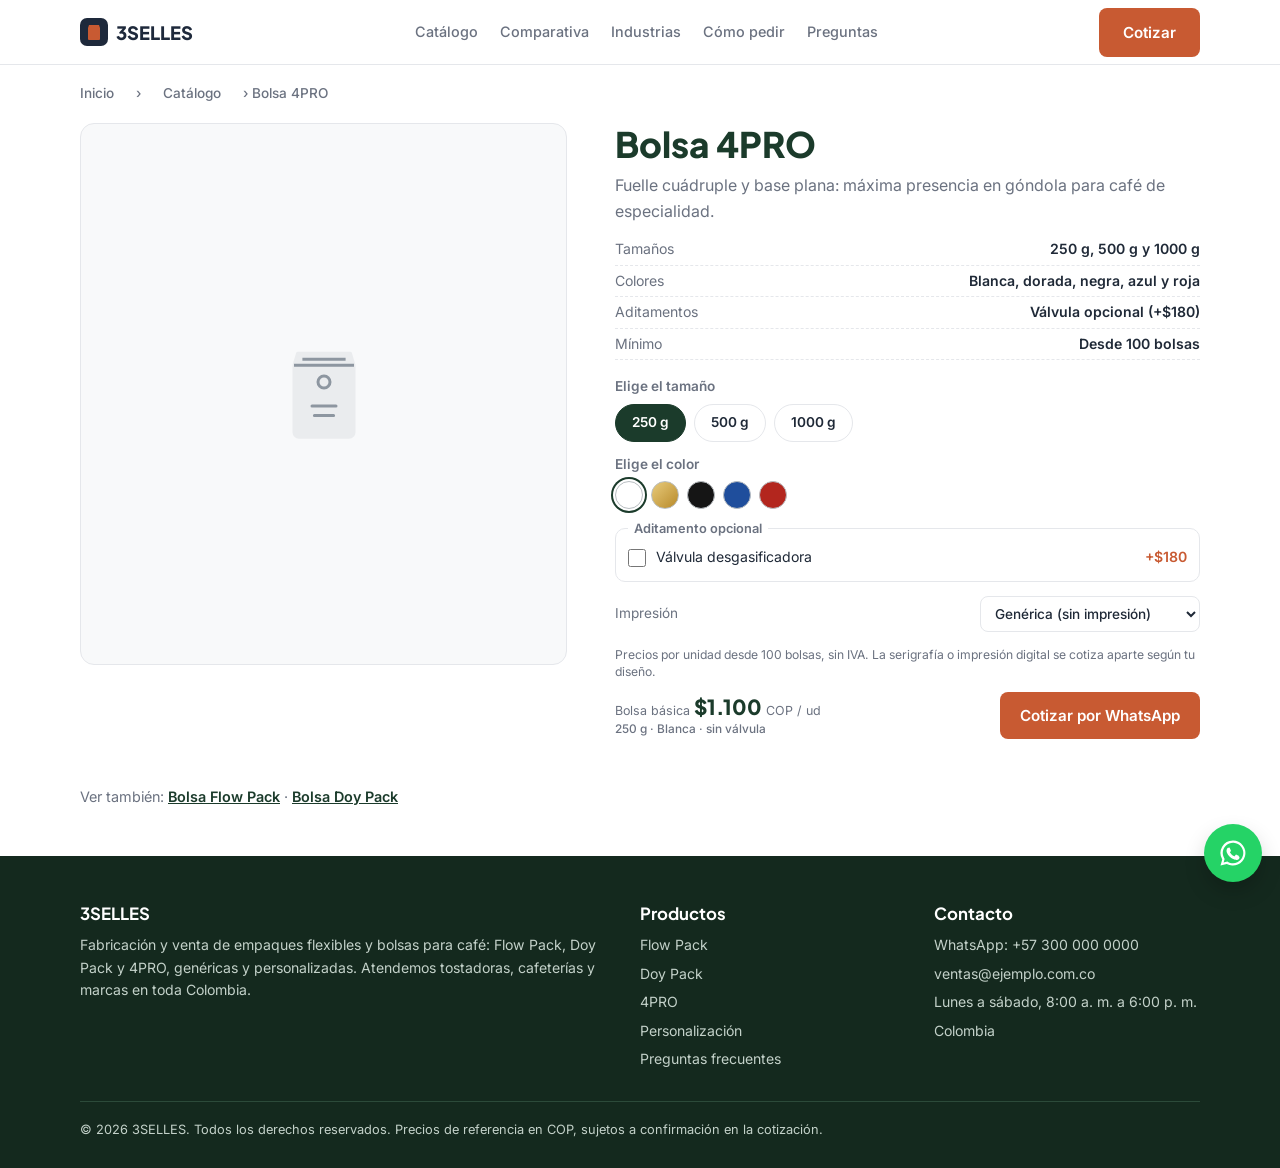
==== 4pro.html @ 68b99f40 "Add files via upload" ====
<!DOCTYPE html>
<html lang="es-CO">
<head>
<meta charset="UTF-8">
<meta name="viewport" content="width=device-width, initial-scale=1">
<title>Bolsa 4PRO para café en 250 y 500 g: colores y precios | 3SELLES</title>
<meta name="description" content="Bolsa 4PRO para café. Elige tamaño, color y válvula desgasificadora y mira el precio por unidad desde 100 bolsas. Serigrafía e impresión digital bajo cotización. Envíos a toda Colombia.">
<meta name="robots" content="index, follow">
<meta property="og:title" content="Bolsa 4PRO | 3SELLES">
<meta property="og:description" content="Precios desde $1.100 COP por unidad desde 100 bolsas. Cotiza por WhatsApp.">
<meta property="og:type" content="website">
<meta property="og:site_name" content="3SELLES">
<meta property="og:locale" content="es_CO">
<link rel="preconnect" href="https://fonts.googleapis.com">
<link rel="preconnect" href="https://fonts.gstatic.com" crossorigin>
<link href="https://fonts.googleapis.com/css2?family=Inter:wght@400;500;600&family=Plus+Jakarta+Sans:wght@600;700;800&display=swap" rel="stylesheet">
<link rel="stylesheet" href="estilos.css">
</head>
<body class="pp">
<svg width="0" height="0" style="position:absolute" aria-hidden="true">
<symbol id="bag" viewBox="0 0 60 80"><path d="M8 6h44l3 10v56a4 4 0 0 1-4 4H9a4 4 0 0 1-4-4V16z" fill="currentColor" opacity=".12" stroke="currentColor" stroke-width="2.5" stroke-linejoin="round"/><path d="M5 16h50M12 11h36" stroke="currentColor" stroke-width="2.5"/><circle cx="30" cy="30" r="5" fill="none" stroke="currentColor" stroke-width="2.5"/><path d="M20 50h20M22 58h16" stroke="currentColor" stroke-width="2.5" stroke-linecap="round"/></symbol>
<symbol id="ic" viewBox="0 0 24 24"><circle cx="12" cy="12" r="10" fill="none" stroke="currentColor" stroke-width="2"/><path d="m7.5 12.5 3 3 6-6.5" fill="none" stroke="currentColor" stroke-width="2.2" stroke-linecap="round" stroke-linejoin="round"/></symbol>
</svg>
<header><div class="wrap">
<a class="logo" href="index_v2.html#inicio" aria-label="3SELLES, inicio"><svg viewBox="0 0 28 28" aria-hidden="true"><rect width="28" height="28" rx="7" fill="#1E293B"/><path d="M9 7h10l1 3v11a1 1 0 0 1-1 1H9a1 1 0 0 1-1-1V10z" fill="#C85A32"/></svg>3SELLES</a>
<nav aria-label="Principal"><a href="index_v2.html#catalogo">Catálogo</a><a href="index_v2.html#comparativa">Comparativa</a><a href="index_v2.html#industrias">Industrias</a><a href="index_v2.html#como-pedir">Cómo pedir</a><a href="index_v2.html#faq">Preguntas</a></nav>
<a class="btn btn-a" href="#" data-wa="Hola, quiero cotizar bolsas para café">Cotizar</a>
</div></header>
<main data-prod="4pro">
<div class="wrap">
<nav class="crumb" aria-label="Ruta"><a href="index_v2.html">Inicio</a> › <a href="index_v2.html#catalogo">Catálogo</a> › Bolsa 4PRO</nav>
<article class="pdp" itemscope itemtype="https://schema.org/Product">
<div class="gal">
<button class="zoom" type="button" aria-label="Ampliar imagen de la bolsa">
<div class="thumb"><svg aria-hidden="true" viewBox="0 0 60 80"><use href="#bag"/></svg><img alt="Bolsa 4PRO" hidden itemprop="image"></div>
<span class="hint" hidden>Toca para ampliar</span>
</button>
</div>
<div class="info">
<h1 itemprop="name">Bolsa 4PRO</h1>
<p class="lead" itemprop="description">Fuelle cuádruple y base plana: máxima presencia en góndola para café de especialidad.</p>
<ul class="facts"><li><span>Tamaños</span><span>250 g, 500 g y 1000 g</span></li><li><span>Colores</span><span>Blanca, dorada, negra, azul y roja</span></li><li><span>Aditamentos</span><span>Válvula opcional (+$180)</span></li><li><span>Mínimo</span><span>Desde 100 bolsas</span></li></ul>
<div class="cfg"></div>
<small class="note">Precios por unidad desde 100 bolsas, sin IVA. La serigrafía o impresión digital se cotiza aparte según tu diseño.</small>
<div class="buy" itemprop="offers" itemscope itemtype="https://schema.org/Offer"><meta itemprop="priceCurrency" content="COP"><meta itemprop="price" content="1100"><link itemprop="availability" href="https://schema.org/InStock"><meta itemprop="color" content="Blanca"><meta itemprop="size" content="250 g">
<div class="price"><small class="pl2">Bolsa básica</small> <span class="pv">$1.100</span> <small>COP / ud</small><span class="stx"></span></div>
<a class="btn btn-a" href="#" data-wa>Cotizar por WhatsApp</a></div>
</div>
</article>
<p class="others">Ver también: <a href="flow-pack.html">Bolsa Flow Pack</a> · <a href="doy-pack.html">Bolsa Doy Pack</a></p>
</div>
</main>
<footer><div class="wrap">
<div class="grid">
<div><h3>3SELLES</h3><p>Fabricación y venta de empaques flexibles y bolsas para café: Flow Pack, Doy Pack y 4PRO, genéricas y personalizadas. Atendemos tostadoras, cafeterías y marcas en toda Colombia.</p></div>
<div><h3>Productos</h3><ul><li><a href="index_v2.html#catalogo">Flow Pack</a></li><li><a href="index_v2.html#catalogo">Doy Pack</a></li><li><a href="index_v2.html#catalogo">4PRO</a></li><li><a href="index_v2.html#personalizacion">Personalización</a></li><li><a href="index_v2.html#faq">Preguntas frecuentes</a></li></ul></div>
<div><h3>Contacto</h3><ul><li><a href="#" data-wa="Hola, quiero información">WhatsApp: +57 300 000 0000</a></li><li><a href="mailto:ventas@ejemplo.com.co">ventas@ejemplo.com.co</a></li><li>Lunes a sábado, 8:00 a. m. a 6:00 p. m.</li><li>Colombia</li></ul></div>
</div>
<p class="copy">© 2026 3SELLES. Todos los derechos reservados. Precios de referencia en COP, sujetos a confirmación en la cotización.</p>
</div></footer>
<a class="wa-float" href="#" data-wa="Hola, quiero cotizar bolsas para café" aria-label="Escríbenos por WhatsApp"><svg viewBox="0 0 24 24" aria-hidden="true"><path fill="currentColor" d="M12 2a10 10 0 0 0-8.6 15.1L2 22l5-1.3A10 10 0 1 0 12 2zm0 18.2c-1.5 0-3-.4-4.2-1.2l-.3-.2-3 .8.8-2.9-.2-.3A8.2 8.2 0 1 1 12 20.2zm4.5-6.1c-.2-.1-1.5-.7-1.7-.8-.2-.1-.4-.1-.6.1l-.8 1c-.1.2-.3.2-.5.1a6.700 6.700 0 0 1-3.300-2.900c-.2-.4.200-.4.700-1.300.1-.1 0-.3 0-.4l-.8-1.800c-.2-.5-.4-.4-.6-.4h-.5c-.2 0-.4.100-.7.300-.2.300-.9.900-.9 2.200s.9 2.500 1 2.700c.1.200 1.800 2.800 4.400 3.900 1.600.7 2.300.8 3.100.7.500-.1 1.500-.6 1.700-1.200.2-.6.200-1.100.2-1.200-.1-.2-.3-.3-.5-.4z"/></svg></a>
<dialog id="zm" aria-label="Imagen ampliada"><button class="x" type="button" aria-label="Cerrar">×</button><img alt=""></dialog>
<script src="app.js" defer></script>
</body>
</html>
---- estilos.css ----
:root{--g:#1B3B2B;--gd:#14291e;--a:#C85A32;--ad:#a94a27;--nv:#1E293B;--bg:#F8F9FA;--t:#1F2937;--m:#6B7280;--l:#E5E7EB}
*{box-sizing:border-box;margin:0;padding:0}
html{scroll-behavior:smooth}
body{font-family:Inter,system-ui,sans-serif;color:var(--t);background:#fff;line-height:1.6}
h1,h2,h3{font-family:'Plus Jakarta Sans',sans-serif;line-height:1.2;color:var(--g)}
h1{font-size:clamp(2rem,5vw,3.4rem);font-weight:800}
h2{font-size:clamp(1.5rem,3.2vw,2.1rem);font-weight:800;max-width:24em}
h3{font-size:1.05rem}
a{color:inherit}
.wrap{max-width:1160px;margin:0 auto;padding:0 20px}
section{padding:72px 0}
.alt{background:var(--bg)}
.lead{color:var(--m);max-width:62ch;margin:10px 0 28px}
.lead strong{color:var(--t)}
:focus-visible{outline:3px solid var(--a);outline-offset:2px}
.btn{display:inline-flex;align-items:center;justify-content:center;gap:8px;padding:13px 22px;border-radius:8px;text-decoration:none;border:2px solid transparent;cursor:pointer;font:600 .95rem Inter,sans-serif;transition:all .3s ease}
.btn-a{background:var(--a);color:#fff}.btn-a:hover{background:var(--ad);transform:translateY(-2px)}
.btn-o{border-color:var(--g);color:var(--g);background:transparent}.btn-o:hover{background:var(--g);color:#fff}
header{position:sticky;top:0;z-index:20;background:rgba(255,255,255,.95);backdrop-filter:blur(8px);border-bottom:1px solid var(--l)}
header .wrap{display:flex;justify-content:space-between;align-items:center;height:64px}
.logo{font:800 1.15rem 'Plus Jakarta Sans',sans-serif;color:var(--nv);text-decoration:none;display:flex;align-items:center;gap:8px}
.logo svg{width:28px;height:28px}
nav{display:flex;gap:22px;font-size:.9rem;font-weight:500}
nav a{text-decoration:none;color:var(--m);transition:all .3s ease}nav a:hover{color:var(--a)}
.hero{background:var(--g);color:#fff;padding:80px 0}
.hero h1{color:#fff}
.hero .grid{display:grid;gap:40px;align-items:center}
.hero p{color:#d6e2db;max-width:56ch;margin:18px 0 28px;font-size:1.08rem}
.btns{display:flex;gap:12px;flex-wrap:wrap}
.hero .btn-o{border-color:#fff;color:#fff}.hero .btn-o:hover{background:#fff;color:var(--g)}
.hero-img{aspect-ratio:4/3;border-radius:16px;background:#244d39 center/cover;overflow:hidden}
.trust{background:#fff;border-bottom:1px solid var(--l);padding:22px 0}
.trust ul{list-style:none;display:grid;grid-template-columns:repeat(2,1fr);gap:14px}
.trust li{display:flex;gap:10px;align-items:center;font-size:.88rem;font-weight:500}
.trust svg{width:26px;height:26px;color:var(--a);flex:none}
.cards{display:grid;gap:20px;grid-template-columns:1fr}
.card{background:#fff;border:1px solid var(--l);border-radius:14px;padding:22px;display:flex;flex-direction:column;box-shadow:0 10px 25px -5px rgba(0,0,0,.05);transition:all .3s ease}
.card:hover{transform:translateY(-4px);box-shadow:0 18px 32px -8px rgba(27,59,43,.18)}
.card p{font-size:.9rem;color:var(--m);margin:6px 0 10px}
.card ul{list-style:none;font-size:.85rem;display:grid;gap:4px;margin-bottom:14px}
.card li{display:flex;justify-content:space-between;gap:10px;border-bottom:1px dashed var(--l);padding-bottom:4px}
.card li span:first-child{color:var(--m)}.card li span:last-child{font-weight:600;text-align:right}
.price{font:800 1.45rem 'Plus Jakarta Sans',sans-serif;color:var(--g)}
.price small{font:400 .78rem Inter,sans-serif;color:var(--m)}
.card [itemprop=offers]{margin-top:auto}
.card .btn{margin-top:12px}
.note{display:block;font-size:.76rem;color:var(--m);margin-top:6px;line-height:1.4}
.fld{margin-bottom:12px;font-size:.85rem}
.fld>b{display:block;color:var(--m);font-weight:600;margin-bottom:6px}
.pills,.cols{display:flex;gap:8px;flex-wrap:wrap}
.pills label,.cols label{position:relative;cursor:pointer}
.pills input,.cols input{position:absolute;opacity:0;width:0;height:0}
.pills span{display:block;padding:7px 16px;border:1px solid var(--l);border-radius:99px;font-weight:600;font-size:.85rem;transition:all .3s ease}
.pills label:hover span{border-color:var(--g)}
.pills input:checked+span{background:var(--g);color:#fff;border-color:var(--g)}
.cols span{display:block;width:28px;height:28px;border-radius:50%;border:1px solid #b9bec2;transition:all .3s ease}
.cols label:hover span{transform:scale(1.1)}
.cols input:checked+span{box-shadow:0 0 0 2px #fff,0 0 0 4px var(--g)}
.pills input:focus-visible+span,.cols input:focus-visible+span{outline:3px solid var(--a);outline-offset:3px}
.adds{border:1px solid var(--l);border-radius:10px;padding:10px 12px 12px;margin-bottom:14px;display:grid;gap:9px}
.adds legend{font:600 .8rem Inter,sans-serif;color:var(--m);padding:0 6px}
.adds label{display:flex;align-items:center;gap:10px;font-size:.88rem;cursor:pointer}
.adds input{width:18px;height:18px;accent-color:var(--a);flex:none}
.adds em{margin-left:auto;font-style:normal;font-weight:600;color:var(--a)}
.sel{display:flex;align-items:center;justify-content:space-between;gap:10px;font-size:.85rem;color:var(--m);margin-bottom:14px}
.sel select{font:500 .85rem Inter,sans-serif;padding:8px 10px;border:1px solid var(--l);border-radius:8px;background:#fff;color:var(--t);max-width:62%}
.tw{overflow-x:auto;border:1px solid var(--l);border-radius:12px;background:#fff}
table{width:100%;border-collapse:collapse;min-width:680px;font-size:.9rem}
th,td{padding:14px 16px;text-align:left;border-bottom:1px solid var(--l);vertical-align:top}
th{background:var(--g);color:#fff;font:700 .9rem 'Plus Jakarta Sans',sans-serif}
tbody th{background:var(--bg);color:var(--g)}
tr:last-child td,tr:last-child th{border-bottom:0}
.opts{display:grid;gap:16px;grid-template-columns:1fr}
.opt{background:#fff;border:1px solid var(--l);border-radius:12px;padding:18px;transition:all .3s ease}
.opt:hover{border-color:var(--a)}
.opt p{font-size:.88rem;color:var(--m)}
.dk{background:var(--gd);color:#fff}
.dk h2{color:#fff}.dk .lead{color:#c9d1cd}.dk .lead strong{color:#fff}
.ind{display:grid;grid-template-columns:repeat(2,1fr);gap:18px;max-width:920px;margin-top:8px}
.ind figure{margin:0}
.ind .box{aspect-ratio:1;border:2px dashed rgba(255,255,255,.28);border-radius:14px;background:rgba(255,255,255,.07);display:flex;flex-direction:column;align-items:center;justify-content:center;gap:8px;color:rgba(255,255,255,.4);font-size:.76rem;text-align:center;padding:10px;overflow:hidden;transition:all .3s ease}
.ind .box:hover{border-color:var(--a);transform:translateY(-3px)}
.ind .box svg{height:46px;width:auto}
.ind .box img{width:100%;height:100%;object-fit:cover;display:block;border-radius:10px}
.ind figcaption{margin-top:10px;text-align:center;font:600 .95rem 'Plus Jakarta Sans',sans-serif;color:#fff}
@media(min-width:760px){.ind{grid-template-columns:repeat(4,1fr)}}
.steps{list-style:none;display:grid;gap:16px;counter-reset:s;margin-bottom:28px}
.steps li{background:#fff;border:1px solid var(--l);border-radius:12px;padding:22px;transition:all .3s ease}
.steps li:hover{border-color:var(--a);transform:translateY(-3px)}
.steps li::before{counter-increment:s;content:counter(s);display:grid;place-items:center;width:36px;height:36px;border-radius:50%;background:var(--g);color:#fff;font:800 1rem 'Plus Jakarta Sans',sans-serif;margin-bottom:12px}
.steps p{font-size:.9rem;color:var(--m);margin-top:4px}
#como-pedir .btn{margin:0 10px 10px 0}
.faq details{background:#fff;border:1px solid var(--l);border-radius:10px;margin-bottom:10px}
.faq summary{list-style:none;cursor:pointer;padding:16px 20px;font:700 1rem 'Plus Jakarta Sans',sans-serif;color:var(--g);display:flex;justify-content:space-between;gap:16px;align-items:center}
.faq summary::-webkit-details-marker{display:none}
.faq summary::after{content:"+";font-size:1.4rem;color:var(--a);transition:transform .3s ease}
.faq details[open] summary::after{transform:rotate(45deg)}
.ans{padding:0 20px 18px;color:var(--m);font-size:.94rem}
.ans p:first-child{color:var(--t);font-weight:500;margin-bottom:6px}
.cta{background:var(--g);color:#fff;text-align:center}
.cta h2{color:#fff;margin:0 auto}.cta p{color:#d6e2db;margin:12px auto 26px;max-width:52ch}
footer{background:var(--gd);color:#c3d1c9;padding:48px 0 28px;font-size:.88rem}
footer .grid{display:grid;gap:28px;grid-template-columns:1fr}
footer h3{color:#fff;margin-bottom:10px}
footer a{text-decoration:none}footer a:hover{color:#fff}
footer ul{list-style:none;display:grid;gap:6px}
.copy{border-top:1px solid #2c4a3a;margin-top:30px;padding-top:18px;font-size:.8rem}
.wa-float{position:fixed;right:18px;bottom:18px;z-index:30;width:58px;height:58px;border-radius:50%;background:#25D366;color:#fff;display:grid;place-items:center;box-shadow:0 10px 25px -5px rgba(0,0,0,.3);transition:all .3s ease}
.wa-float:hover{transform:scale(1.08)}.wa-float svg{width:30px;height:30px}
@media(min-width:640px){.cards,.opts{grid-template-columns:repeat(2,1fr)}.trust ul{grid-template-columns:repeat(4,1fr)}footer .grid{grid-template-columns:2fr 1fr 1fr}}
@media(min-width:760px){.steps{grid-template-columns:repeat(3,1fr)}}
@media(min-width:960px){.hero .grid{grid-template-columns:1.1fr .9fr}.cards,.opts{grid-template-columns:repeat(3,1fr)}}
@media(max-width:700px){nav{display:none}}
@media(prefers-reduced-motion:reduce){*{transition:none!important;scroll-behavior:auto!important}}
/* miniaturas y producto */
.thumb{position:relative;height:190px;border-radius:10px;overflow:hidden;background:var(--bg);display:grid;place-items:center;color:#8d96a0;margin-bottom:14px}
a.thumb{text-decoration:none}
.thumb svg{height:96px;width:auto;transition:color .3s ease}
.thumb img{position:absolute;inset:0;width:100%;height:100%;object-fit:contain;padding:12px;display:block}
.thumb img[hidden]{display:none}
.card h3 a{text-decoration:none}.card h3 a:hover{color:var(--a)}
.card .btn{margin-top:12px}
.crumb{font-size:.85rem;color:var(--m);padding:18px 0 0}
.crumb a{text-decoration:none}.crumb a:hover{color:var(--a)}
.pdp{display:grid;gap:22px;padding:18px 0 40px}
.pdp h1{font-size:clamp(1.6rem,4vw,2.2rem)}
.pdp .lead{margin:8px 0 14px}
.zoom{position:relative;display:block;width:100%;padding:0;border:1px solid var(--l);border-radius:14px;background:var(--bg);cursor:zoom-in;overflow:hidden}
.pdp .thumb{height:250px;margin:0;border-radius:14px;background:transparent}
.hint{position:absolute;right:10px;bottom:10px;z-index:2;background:rgba(255,255,255,.94);border:1px solid var(--l);border-radius:99px;padding:4px 12px;font:600 .75rem Inter,sans-serif;color:var(--g)}
.facts{list-style:none;font-size:.88rem;display:grid;gap:4px;margin-bottom:16px}
.facts li{display:flex;justify-content:space-between;gap:12px;border-bottom:1px dashed var(--l);padding-bottom:4px}
.facts li span:first-child{color:var(--m)}.facts li span:last-child{font-weight:600;text-align:right}
.buy{position:sticky;bottom:0;z-index:5;display:flex;gap:14px;align-items:center;justify-content:space-between;background:#fff;border-top:1px solid var(--l);padding:12px 0;margin-top:6px}
.buy .btn{flex:none;padding:12px 18px}
.buy .price{font-size:1.3rem;line-height:1.2}
.stx{display:block;font:500 .74rem Inter,sans-serif;color:var(--m);margin-top:2px}
.others{font-size:.9rem;color:var(--m);padding-bottom:48px}
.others a{color:var(--g);font-weight:600}
dialog{border:0;padding:0;background:transparent;max-width:min(92vw,720px);max-height:92vh;overflow:visible;margin:auto}
dialog::backdrop{background:rgba(10,20,15,.78)}
dialog img{display:block;max-width:100%;max-height:88vh;margin:auto;background:#fff;border-radius:14px;padding:16px;cursor:zoom-out}
dialog .x{position:absolute;top:-12px;right:-12px;width:38px;height:38px;border-radius:50%;border:0;background:var(--a);color:#fff;font-size:1.4rem;line-height:1;cursor:pointer}
@media(min-width:860px){.pdp{grid-template-columns:minmax(0,5fr) minmax(0,6fr);gap:48px;align-items:start}.pdp .thumb{height:540px}.buy{position:static;border-top:0;padding:6px 0}}
@media(max-width:700px){.pp .wa-float{display:none}}
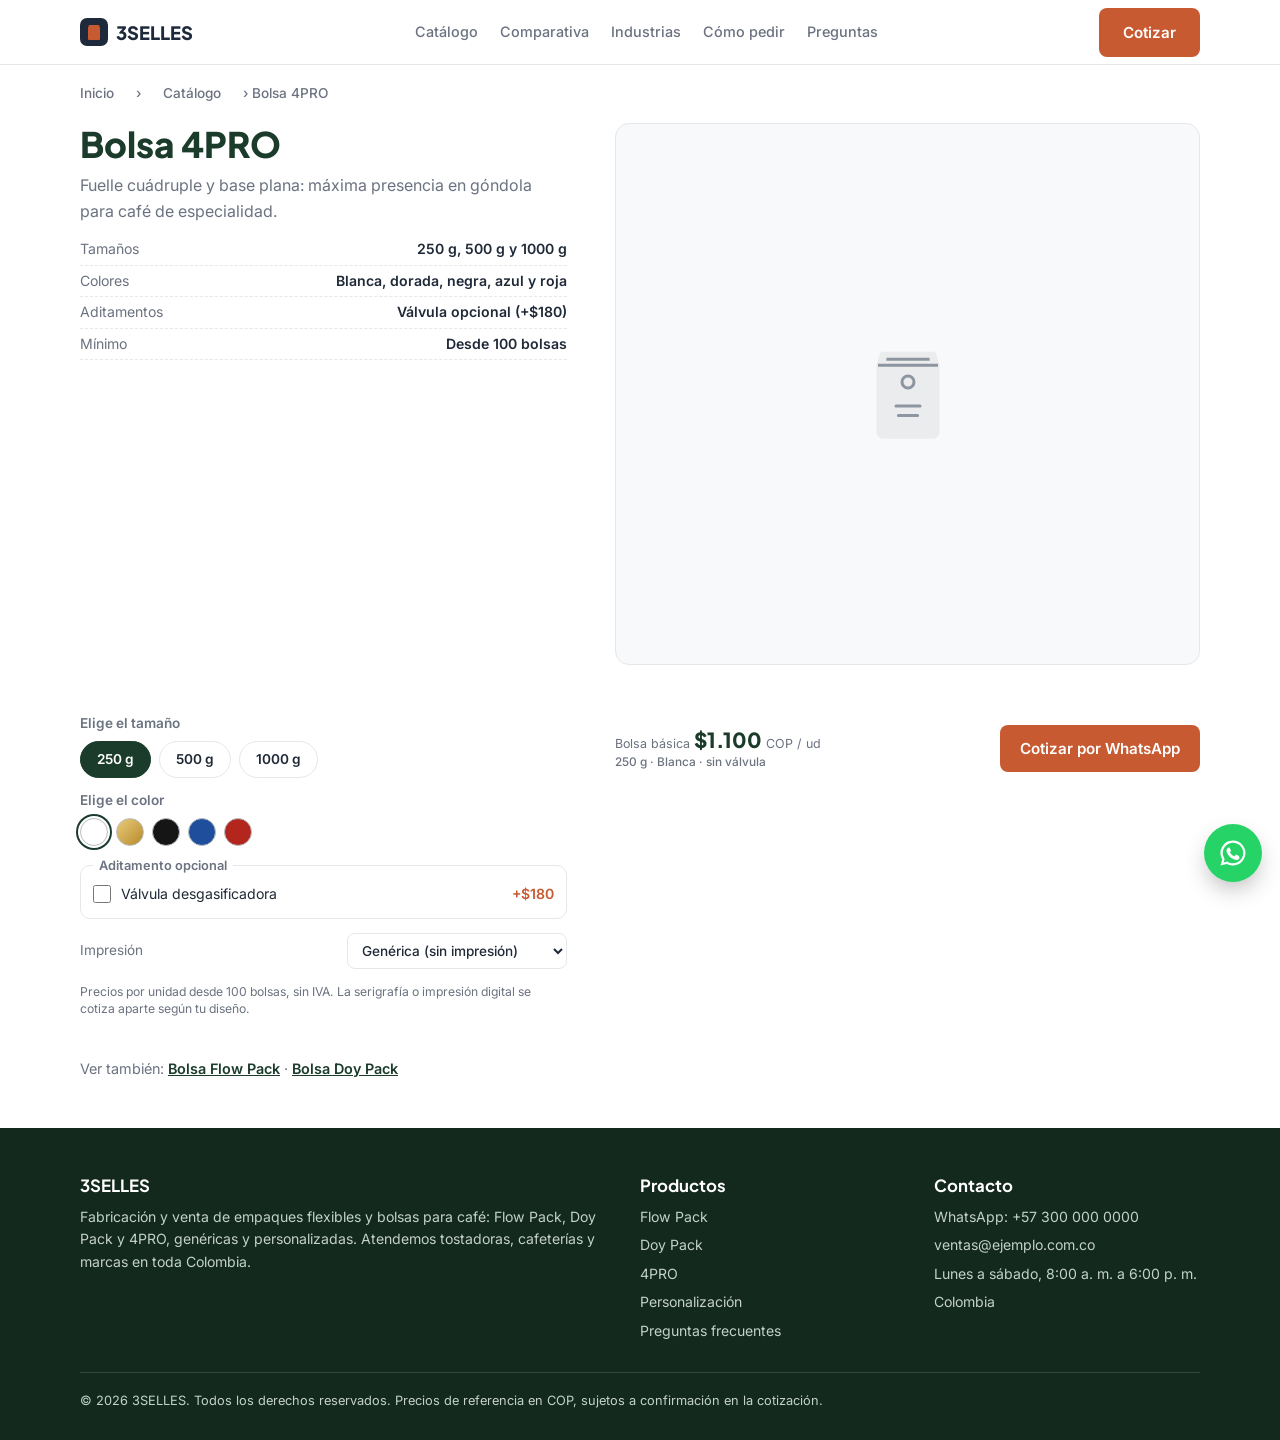
==== commit 3819616d: "Update 4pro.html" ====
--- a/4pro.html
+++ b/4pro.html
@@ -14,6 +14,11 @@
 <link rel="preconnect" href="https://fonts.googleapis.com">
 <link rel="preconnect" href="https://fonts.gstatic.com" crossorigin>
 <link href="https://fonts.googleapis.com/css2?family=Inter:wght@400;500;600&family=Plus+Jakarta+Sans:wght@600;700;800&display=swap" rel="stylesheet">
+<link rel="icon" href="favicon.svg" type="image/svg+xml">
+<link rel="icon" href="favicon.ico" sizes="48x48">
+<link rel="icon" href="icon-192.png" sizes="192x192" type="image/png">
+<link rel="apple-touch-icon" href="apple-touch-icon.png">
+<meta name="theme-color" content="#1B3B2B">
 <link rel="stylesheet" href="estilos.css">
 </head>
 <body class="pp">
@@ -22,30 +27,32 @@
 <symbol id="ic" viewBox="0 0 24 24"><circle cx="12" cy="12" r="10" fill="none" stroke="currentColor" stroke-width="2"/><path d="m7.5 12.5 3 3 6-6.5" fill="none" stroke="currentColor" stroke-width="2.2" stroke-linecap="round" stroke-linejoin="round"/></symbol>
 </svg>
 <header><div class="wrap">
-<a class="logo" href="index_v2.html#inicio" aria-label="3SELLES, inicio"><svg viewBox="0 0 28 28" aria-hidden="true"><rect width="28" height="28" rx="7" fill="#1E293B"/><path d="M9 7h10l1 3v11a1 1 0 0 1-1 1H9a1 1 0 0 1-1-1V10z" fill="#C85A32"/></svg>3SELLES</a>
-<nav aria-label="Principal"><a href="index_v2.html#catalogo">Catálogo</a><a href="index_v2.html#comparativa">Comparativa</a><a href="index_v2.html#industrias">Industrias</a><a href="index_v2.html#como-pedir">Cómo pedir</a><a href="index_v2.html#faq">Preguntas</a></nav>
+<a class="logo" href="index.html#inicio" aria-label="3SELLES, inicio"><svg viewBox="0 0 28 28" aria-hidden="true"><rect width="28" height="28" rx="7" fill="#1E293B"/><path d="M9 7h10l1 3v11a1 1 0 0 1-1 1H9a1 1 0 0 1-1-1V10z" fill="#C85A32"/></svg>3SELLES</a>
+<nav aria-label="Principal"><a href="index.html#catalogo">Catálogo</a><a href="index.html#comparativa">Comparativa</a><a href="index.html#industrias">Industrias</a><a href="index.html#como-pedir">Cómo pedir</a><a href="index.html#faq">Preguntas</a></nav>
 <a class="btn btn-a" href="#" data-wa="Hola, quiero cotizar bolsas para café">Cotizar</a>
 </div></header>
 <main data-prod="4pro">
 <div class="wrap">
-<nav class="crumb" aria-label="Ruta"><a href="index_v2.html">Inicio</a> › <a href="index_v2.html#catalogo">Catálogo</a> › Bolsa 4PRO</nav>
+<nav class="crumb" aria-label="Ruta"><a href="index.html">Inicio</a> › <a href="index.html#catalogo">Catálogo</a> › Bolsa 4PRO</nav>
 <article class="pdp" itemscope itemtype="https://schema.org/Product">
+<div class="head">
+<h1 itemprop="name">Bolsa 4PRO</h1>
+<p class="lead" itemprop="description">Fuelle cuádruple y base plana: máxima presencia en góndola para café de especialidad.</p>
+<ul class="facts"><li><span>Tamaños</span><span>250 g, 500 g y 1000 g</span></li><li><span>Colores</span><span>Blanca, dorada, negra, azul y roja</span></li><li><span>Aditamentos</span><span>Válvula opcional (+$180)</span></li><li><span>Mínimo</span><span>Desde 100 bolsas</span></li></ul>
+</div>
 <div class="gal">
 <button class="zoom" type="button" aria-label="Ampliar imagen de la bolsa">
 <div class="thumb"><svg aria-hidden="true" viewBox="0 0 60 80"><use href="#bag"/></svg><img alt="Bolsa 4PRO" hidden itemprop="image"></div>
 <span class="hint" hidden>Toca para ampliar</span>
 </button>
 </div>
-<div class="info">
-<h1 itemprop="name">Bolsa 4PRO</h1>
-<p class="lead" itemprop="description">Fuelle cuádruple y base plana: máxima presencia en góndola para café de especialidad.</p>
-<ul class="facts"><li><span>Tamaños</span><span>250 g, 500 g y 1000 g</span></li><li><span>Colores</span><span>Blanca, dorada, negra, azul y roja</span></li><li><span>Aditamentos</span><span>Válvula opcional (+$180)</span></li><li><span>Mínimo</span><span>Desde 100 bolsas</span></li></ul>
+<div class="cfgw">
 <div class="cfg"></div>
 <small class="note">Precios por unidad desde 100 bolsas, sin IVA. La serigrafía o impresión digital se cotiza aparte según tu diseño.</small>
+</div>
 <div class="buy" itemprop="offers" itemscope itemtype="https://schema.org/Offer"><meta itemprop="priceCurrency" content="COP"><meta itemprop="price" content="1100"><link itemprop="availability" href="https://schema.org/InStock"><meta itemprop="color" content="Blanca"><meta itemprop="size" content="250 g">
-<div class="price"><small class="pl2">Bolsa básica</small> <span class="pv">$1.100</span> <small>COP / ud</small><span class="stx"></span></div>
+<div class="price"><small class="pl2">Bolsa básica</small> <span class="pr1"><span class="pv">$1.100</span> <small>COP / ud</small></span><span class="stx"></span></div>
 <a class="btn btn-a" href="#" data-wa>Cotizar por WhatsApp</a></div>
-</div>
 </article>
 <p class="others">Ver también: <a href="flow-pack.html">Bolsa Flow Pack</a> · <a href="doy-pack.html">Bolsa Doy Pack</a></p>
 </div>
@@ -53,7 +60,7 @@
 <footer><div class="wrap">
 <div class="grid">
 <div><h3>3SELLES</h3><p>Fabricación y venta de empaques flexibles y bolsas para café: Flow Pack, Doy Pack y 4PRO, genéricas y personalizadas. Atendemos tostadoras, cafeterías y marcas en toda Colombia.</p></div>
-<div><h3>Productos</h3><ul><li><a href="index_v2.html#catalogo">Flow Pack</a></li><li><a href="index_v2.html#catalogo">Doy Pack</a></li><li><a href="index_v2.html#catalogo">4PRO</a></li><li><a href="index_v2.html#personalizacion">Personalización</a></li><li><a href="index_v2.html#faq">Preguntas frecuentes</a></li></ul></div>
+<div><h3>Productos</h3><ul><li><a href="index.html#catalogo">Flow Pack</a></li><li><a href="index.html#catalogo">Doy Pack</a></li><li><a href="index.html#catalogo">4PRO</a></li><li><a href="index.html#personalizacion">Personalización</a></li><li><a href="index.html#faq">Preguntas frecuentes</a></li></ul></div>
 <div><h3>Contacto</h3><ul><li><a href="#" data-wa="Hola, quiero información">WhatsApp: +57 300 000 0000</a></li><li><a href="mailto:ventas@ejemplo.com.co">ventas@ejemplo.com.co</a></li><li>Lunes a sábado, 8:00 a. m. a 6:00 p. m.</li><li>Colombia</li></ul></div>
 </div>
 <p class="copy">© 2026 3SELLES. Todos los derechos reservados. Precios de referencia en COP, sujetos a confirmación en la cotización.</p>
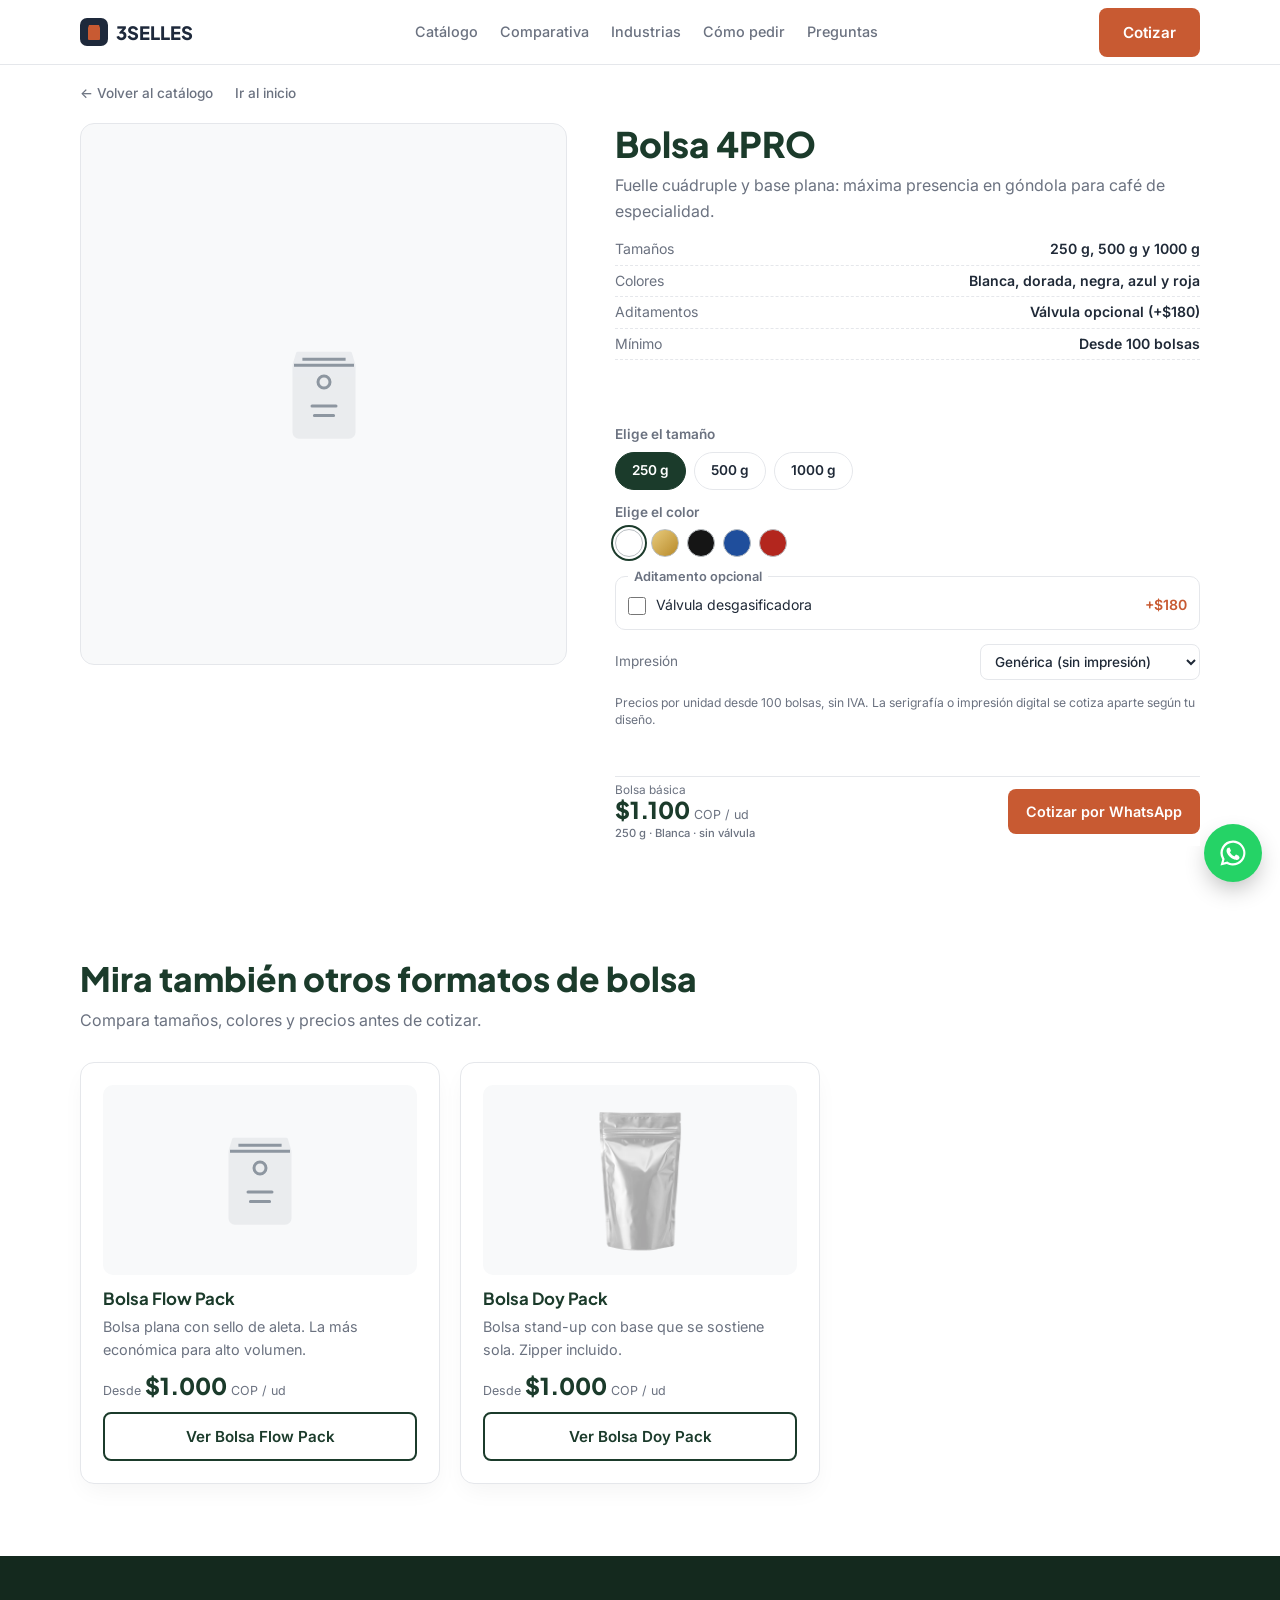
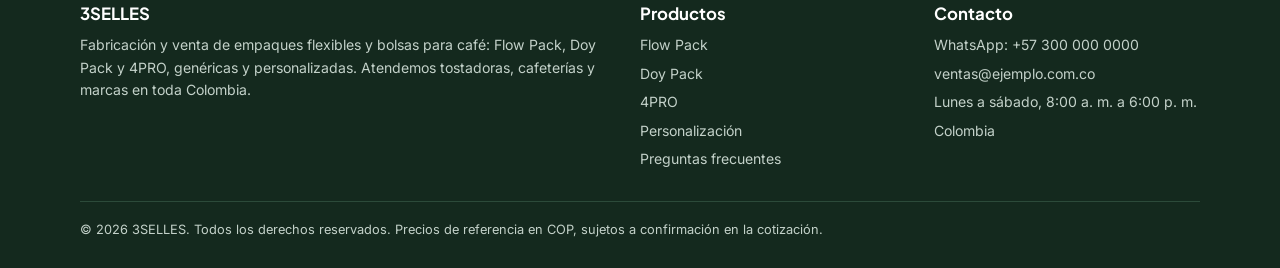
==== commit e7e55f9d: "Update 4pro.html" ====
--- a/4pro.html
+++ b/4pro.html
@@ -33,7 +33,7 @@
 </div></header>
 <main data-prod="4pro">
 <div class="wrap">
-<nav class="crumb" aria-label="Ruta"><a href="index.html">Inicio</a> › <a href="index.html#catalogo">Catálogo</a> › Bolsa 4PRO</nav>
+<nav class="crumb" aria-label="Navegación"><a class="back" href="index.html#catalogo">← Volver al catálogo</a><a class="home" href="index.html">Ir al inicio</a></nav>
 <article class="pdp" itemscope itemtype="https://schema.org/Product">
 <div class="head">
 <h1 itemprop="name">Bolsa 4PRO</h1>
@@ -54,8 +54,29 @@
 <div class="price"><small class="pl2">Bolsa básica</small> <span class="pr1"><span class="pv">$1.100</span> <small>COP / ud</small></span><span class="stx"></span></div>
 <a class="btn btn-a" href="#" data-wa>Cotizar por WhatsApp</a></div>
 </article>
-<p class="others">Ver también: <a href="flow-pack.html">Bolsa Flow Pack</a> · <a href="doy-pack.html">Bolsa Doy Pack</a></p>
 </div>
+<section class="more">
+<div class="wrap">
+<h2>Mira también otros formatos de bolsa</h2>
+<p class="lead">Compara tamaños, colores y precios antes de cotizar.</p>
+<div class="cards two">
+<article class="card">
+<a class="thumb" href="flow-pack.html" aria-label="Ver Bolsa Flow Pack"><svg aria-hidden="true" viewBox="0 0 60 80"><use href="#bag"/></svg><img src="imag/Flow-Pack-Blanco.webp" alt="Bolsa Flow Pack blanca para café" loading="lazy"></a>
+<h3><a href="flow-pack.html">Bolsa Flow Pack</a></h3>
+<p>Bolsa plana con sello de aleta. La más económica para alto volumen.</p>
+<div class="price"><small>Desde</small> $1.000 <small>COP / ud</small></div>
+<a class="btn btn-o" href="flow-pack.html">Ver Bolsa Flow Pack</a>
+</article>
+<article class="card">
+<a class="thumb" href="doy-pack.html" aria-label="Ver Bolsa Doy Pack"><svg aria-hidden="true" viewBox="0 0 60 80"><use href="#bag"/></svg><img src="imag/Doy-Pack-Blanco.webp" alt="Bolsa Doy Pack blanca para café" loading="lazy"></a>
+<h3><a href="doy-pack.html">Bolsa Doy Pack</a></h3>
+<p>Bolsa stand-up con base que se sostiene sola. Zipper incluido.</p>
+<div class="price"><small>Desde</small> $1.000 <small>COP / ud</small></div>
+<a class="btn btn-o" href="doy-pack.html">Ver Bolsa Doy Pack</a>
+</article>
+</div>
+</div>
+</section>
 </main>
 <footer><div class="wrap">
 <div class="grid">
--- a/estilos.css
+++ b/estilos.css
@@ -143,3 +143,23 @@
 dialog .x{position:absolute;top:-12px;right:-12px;width:38px;height:38px;border-radius:50%;border:0;background:var(--a);color:#fff;font-size:1.4rem;line-height:1;cursor:pointer}
 @media(min-width:860px){.pdp{grid-template-columns:minmax(0,5fr) minmax(0,6fr);gap:48px;align-items:start}.pdp .thumb{height:540px}.buy{position:static;border-top:0;padding:6px 0}}
 @media(max-width:700px){.pp .wa-float{display:none}}
+.ind .box.has{border:0;padding:0;background:#e8eaec}
+.ind .box.has img{border-radius:0}
+/* producto v3: foto entre los datos y las opciones, barra de compra siempre visible */
+.pdp{grid-template-areas:"head" "gal" "cfgw" "buy"}
+.pdp .head{grid-area:head}.pdp .gal{grid-area:gal}.pdp .cfgw{grid-area:cfgw}.pdp .buy{grid-area:buy}
+.pdp .thumb{height:240px}
+.buy{position:fixed;left:0;right:0;bottom:0;z-index:40;margin:0;padding:10px 20px calc(10px + env(safe-area-inset-bottom,0px));box-shadow:0 -6px 18px -8px rgba(0,0,0,.18)}
+.buy .price{display:flex;flex-direction:column;line-height:1.15}
+.buy .pl2{display:block;font-size:.74rem}
+.buy .pv{font-size:1.45rem}
+.buy .btn{padding:12px 16px;font-size:.9rem}
+.buy .stx{font-size:.7rem}
+.pp main{padding-bottom:84px}
+@media(min-width:860px){
+.pdp{grid-template-columns:minmax(0,5fr) minmax(0,6fr);grid-template-areas:"gal head" "gal cfgw" "gal buy";grid-template-rows:auto auto 1fr;align-items:start}
+.pdp .gal{position:sticky;top:84px}
+.pdp .thumb{height:540px}
+.buy{position:static;box-shadow:none;padding:6px 0;border-top:1px solid var(--l)}
+.pp main{padding-bottom:0}
+}
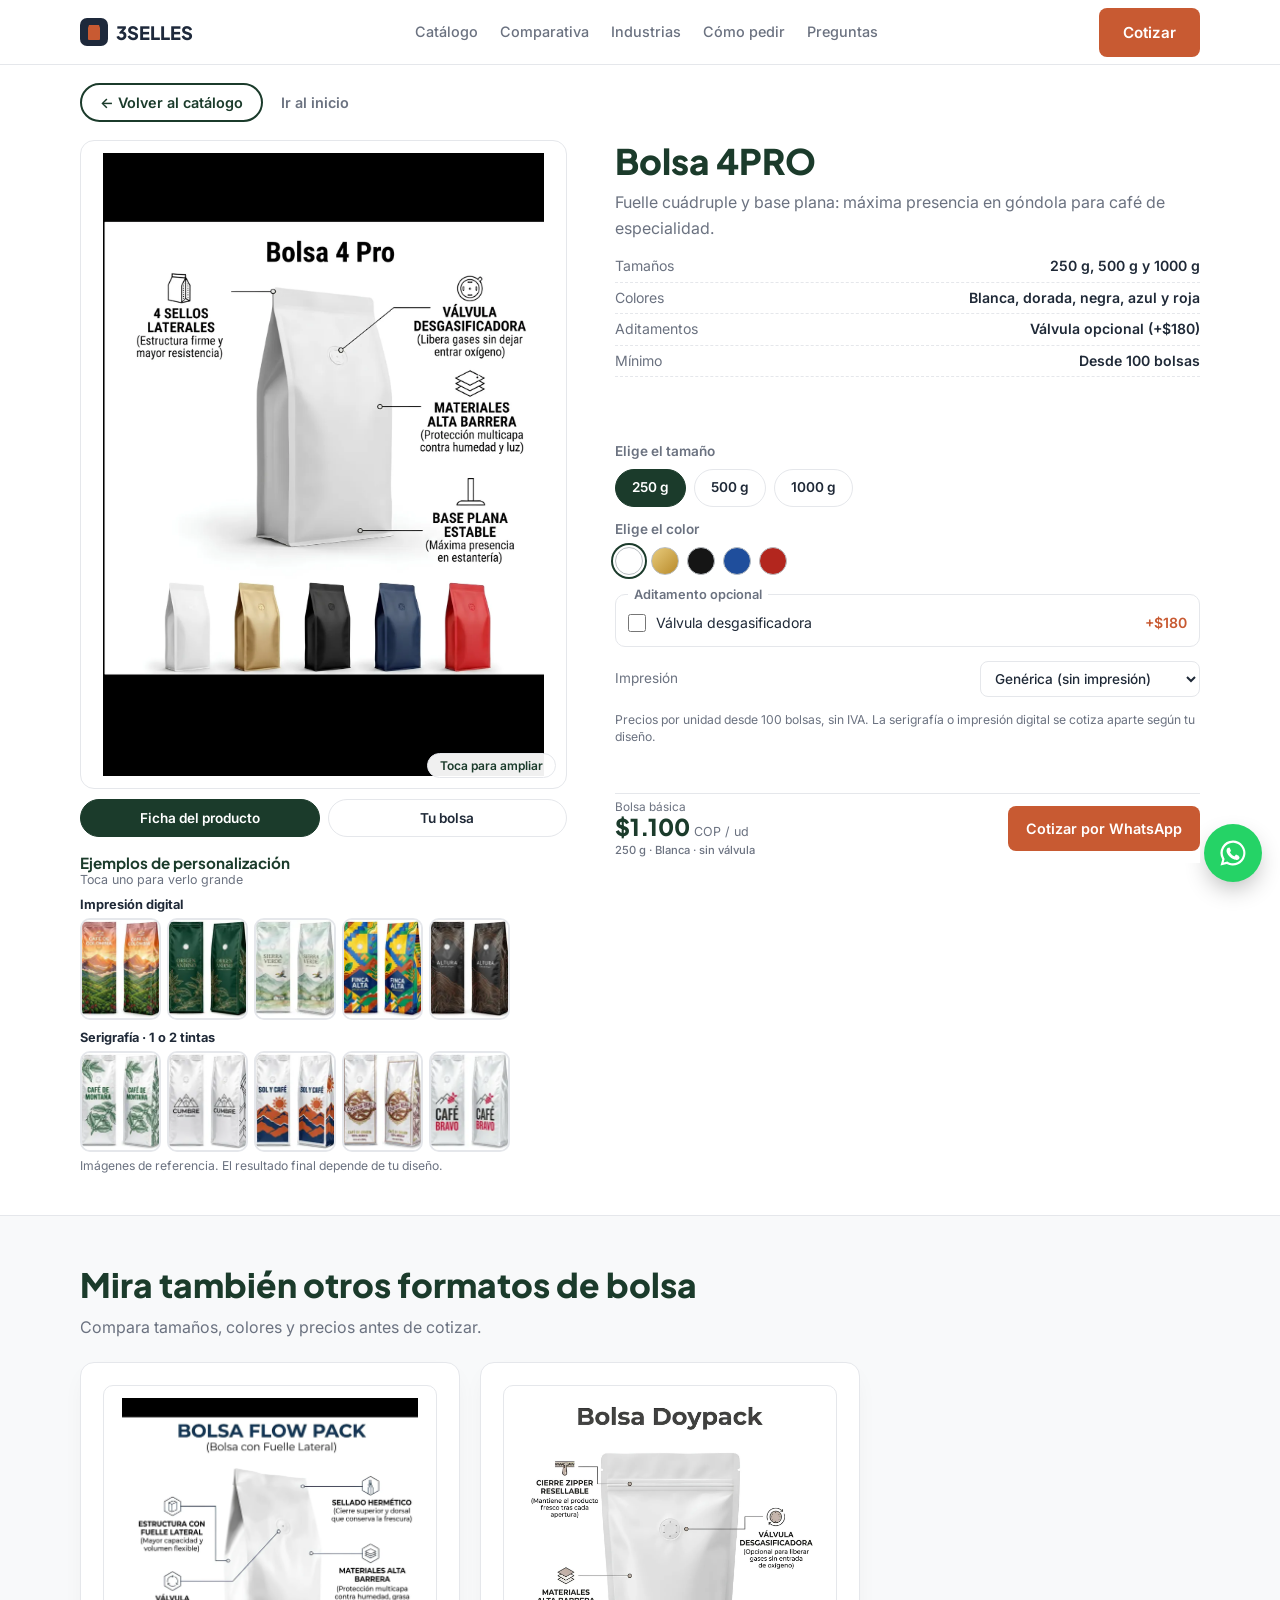
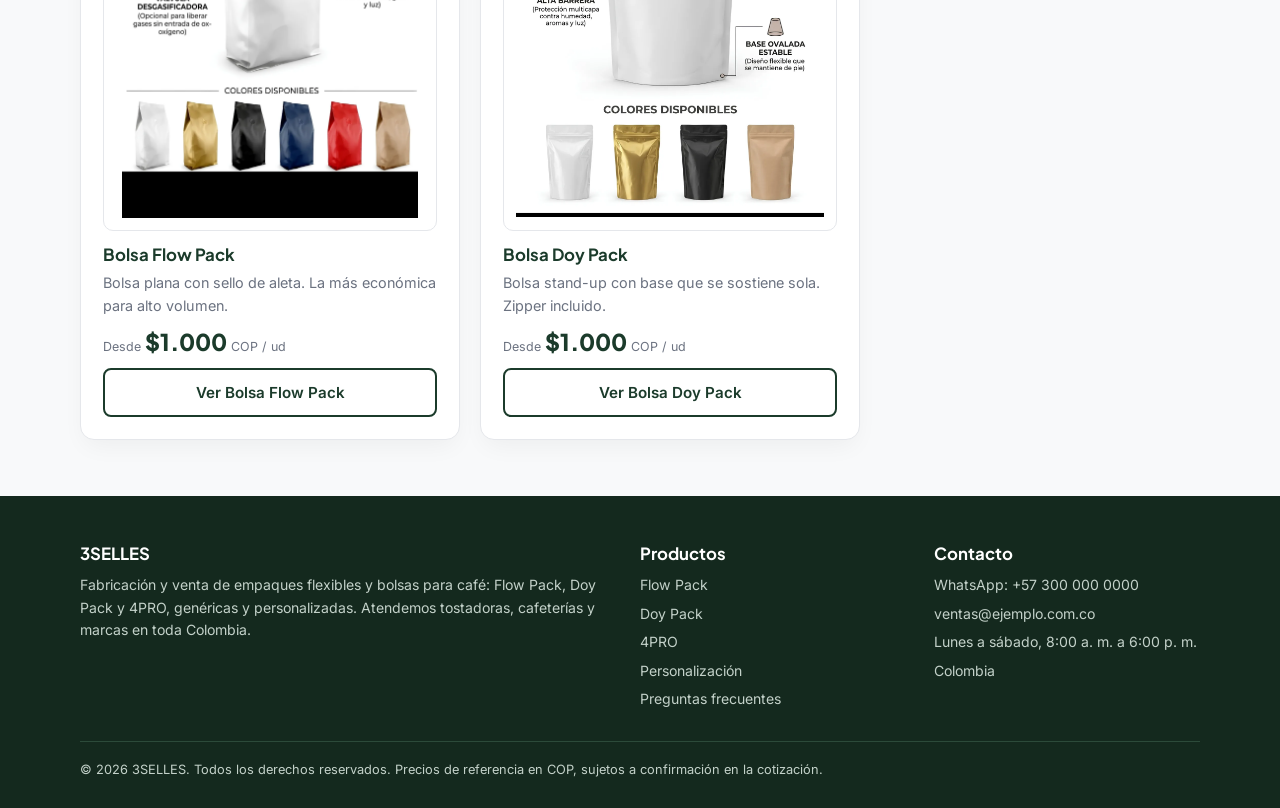
==== commit 2781e129: "Add files via upload" ====
--- a/4pro.html
+++ b/4pro.html
@@ -61,14 +61,14 @@
 <p class="lead">Compara tamaños, colores y precios antes de cotizar.</p>
 <div class="cards two">
 <article class="card">
-<a class="thumb" href="flow-pack.html" aria-label="Ver Bolsa Flow Pack"><svg aria-hidden="true" viewBox="0 0 60 80"><use href="#bag"/></svg><img src="imag/Flow-Pack-Blanco.webp" alt="Bolsa Flow Pack blanca para café" loading="lazy"></a>
+<a class="thumb" href="flow-pack.html" aria-label="Ver Bolsa Flow Pack"><svg aria-hidden="true" viewBox="0 0 60 80"><use href="#bag"/></svg><img src="imag/Flow-Pack-Ficha.webp" alt="Ficha de la bolsa flow pack: características y colores" loading="lazy"></a>
 <h3><a href="flow-pack.html">Bolsa Flow Pack</a></h3>
 <p>Bolsa plana con sello de aleta. La más económica para alto volumen.</p>
 <div class="price"><small>Desde</small> $1.000 <small>COP / ud</small></div>
 <a class="btn btn-o" href="flow-pack.html">Ver Bolsa Flow Pack</a>
 </article>
 <article class="card">
-<a class="thumb" href="doy-pack.html" aria-label="Ver Bolsa Doy Pack"><svg aria-hidden="true" viewBox="0 0 60 80"><use href="#bag"/></svg><img src="imag/Doy-Pack-Blanco.webp" alt="Bolsa Doy Pack blanca para café" loading="lazy"></a>
+<a class="thumb" href="doy-pack.html" aria-label="Ver Bolsa Doy Pack"><svg aria-hidden="true" viewBox="0 0 60 80"><use href="#bag"/></svg><img src="imag/Doy-Pack-Ficha.webp" alt="Ficha de la bolsa doy pack: características y colores" loading="lazy"></a>
 <h3><a href="doy-pack.html">Bolsa Doy Pack</a></h3>
 <p>Bolsa stand-up con base que se sostiene sola. Zipper incluido.</p>
 <div class="price"><small>Desde</small> $1.000 <small>COP / ud</small></div>
--- a/estilos.css
+++ b/estilos.css
@@ -163,3 +163,62 @@
 .buy{position:static;box-shadow:none;padding:6px 0;border-top:1px solid var(--l)}
 .pp main{padding-bottom:0}
 }
+/* navegación de producto y otros formatos */
+.crumb{display:flex;flex-wrap:wrap;align-items:center;gap:10px 18px}
+.back{display:inline-flex;align-items:center;gap:6px;padding:9px 18px;border:2px solid var(--g);border-radius:99px;color:var(--g);font:600 .9rem Inter,sans-serif;text-decoration:none;transition:all .3s ease}
+.back:hover{background:var(--g);color:#fff}
+.crumb .home{font-weight:600;font-size:.9rem;color:var(--m)}
+.more{background:var(--bg);padding:48px 0 56px;border-top:1px solid var(--l)}
+.more h2{max-width:none}
+.more .lead{margin-bottom:22px}
+.cards.two{grid-template-columns:1fr;max-width:780px}
+@media(min-width:640px){.cards.two{grid-template-columns:repeat(2,1fr)}}
+/* ejemplos de personalización */
+.exs{margin-top:14px}
+.exr{display:flex;flex-wrap:wrap;align-items:center;gap:8px 10px;margin-bottom:10px}
+.exl{font:700 .85rem 'Plus Jakarta Sans',sans-serif;color:var(--g)}
+.tabs{display:flex;gap:8px;flex-wrap:wrap}
+.tabs button{padding:7px 14px;border:1px solid var(--l);border-radius:99px;background:#fff;font:600 .82rem Inter,sans-serif;color:var(--t);cursor:pointer;transition:all .3s ease}
+.tabs button:hover{border-color:var(--g)}
+.tabs button[aria-selected=true]{background:var(--g);border-color:var(--g);color:#fff}
+.plain{margin-left:auto;padding:7px 14px;border:1px solid var(--a);border-radius:99px;background:#fff;color:var(--a);font:600 .82rem Inter,sans-serif;cursor:pointer;transition:all .3s ease}
+.plain:hover{background:var(--a);color:#fff}
+.plain[hidden]{display:none}
+.thumbs{display:flex;gap:8px;overflow-x:auto;padding:2px 2px 6px}
+.tb{flex:none;width:64px;height:80px;padding:0;border:2px solid var(--l);border-radius:10px;overflow:hidden;background:var(--bg);cursor:pointer;transition:all .3s ease}
+.tb:hover{border-color:var(--a)}
+.tb[aria-pressed=true]{border-color:var(--a);box-shadow:0 0 0 2px rgba(200,90,50,.25)}
+.tb img{width:100%;height:100%;object-fit:cover;display:block}
+.exn{font-size:.76rem;color:var(--m);margin-top:4px}
+.extag{position:absolute;left:10px;top:10px;z-index:2;max-width:calc(100% - 20px);text-align:left;background:var(--g);color:#fff;border-radius:10px;padding:5px 12px;font:600 .76rem Inter,sans-serif}
+.extag[hidden]{display:none}
+.zoom.big .thumb{height:380px}
+@media(min-width:860px){.zoom.big .thumb{height:540px}}
+/* galería v4: ficha + tu bolsa + ejemplos siempre visibles */
+.pdp .thumb{height:auto;aspect-ratio:3/4}
+.zoom.info{background:#fff}
+.vw{display:flex;gap:8px;margin-top:10px}
+.vw button{flex:1;padding:10px 12px;border:1px solid var(--l);border-radius:99px;background:#fff;color:var(--t);font:600 .85rem Inter,sans-serif;cursor:pointer;transition:all .3s ease}
+.vw button:hover{border-color:var(--g)}
+.vw button[aria-pressed=true]{background:var(--g);border-color:var(--g);color:#fff}
+.vw button[hidden]{display:none}
+.exs{margin-top:16px}
+.exh{font:700 .95rem 'Plus Jakarta Sans',sans-serif;color:var(--g);margin-bottom:2px}
+.exh span{display:block;font:400 .78rem Inter,sans-serif;color:var(--m)}
+.exg{margin-top:10px}
+.exk{font:700 .8rem Inter,sans-serif;color:var(--t);margin-bottom:6px}
+.thumbs{display:grid;grid-template-columns:repeat(5,minmax(0,1fr));gap:6px;max-width:430px;overflow:visible;padding:0}
+.tb{width:auto;height:auto;aspect-ratio:4/5;flex:none}
+@media(min-width:860px){.pdp .gal{position:static}}
+@media(min-width:860px) and (min-height:940px){.pdp .gal{position:sticky}}
+/* visor de ejemplos y tarjetas con ficha */
+dialog .x{top:8px;right:8px;z-index:3}
+dialog.viewer{max-width:min(96vw,640px)}
+dialog.viewer img{padding:0;background:#fff;cursor:default;max-height:72vh;border-radius:12px}
+.cap{color:#fff;text-align:center;font:600 .9rem Inter,sans-serif;margin-top:10px}
+.cap[hidden]{display:none}
+.nv{position:absolute;top:36%;z-index:3;width:44px;height:44px;border:0;border-radius:50%;background:rgba(20,30,25,.62);color:#fff;font-size:1.7rem;line-height:1;cursor:pointer;display:grid;place-items:center;transition:all .3s ease}
+.nv:hover{background:var(--a)}
+.nv.prev{left:8px}.nv.next{right:8px}
+.nv[hidden]{display:none}
+.card .thumb{height:auto;aspect-ratio:3/4;background:#fff;border:1px solid var(--l)}
